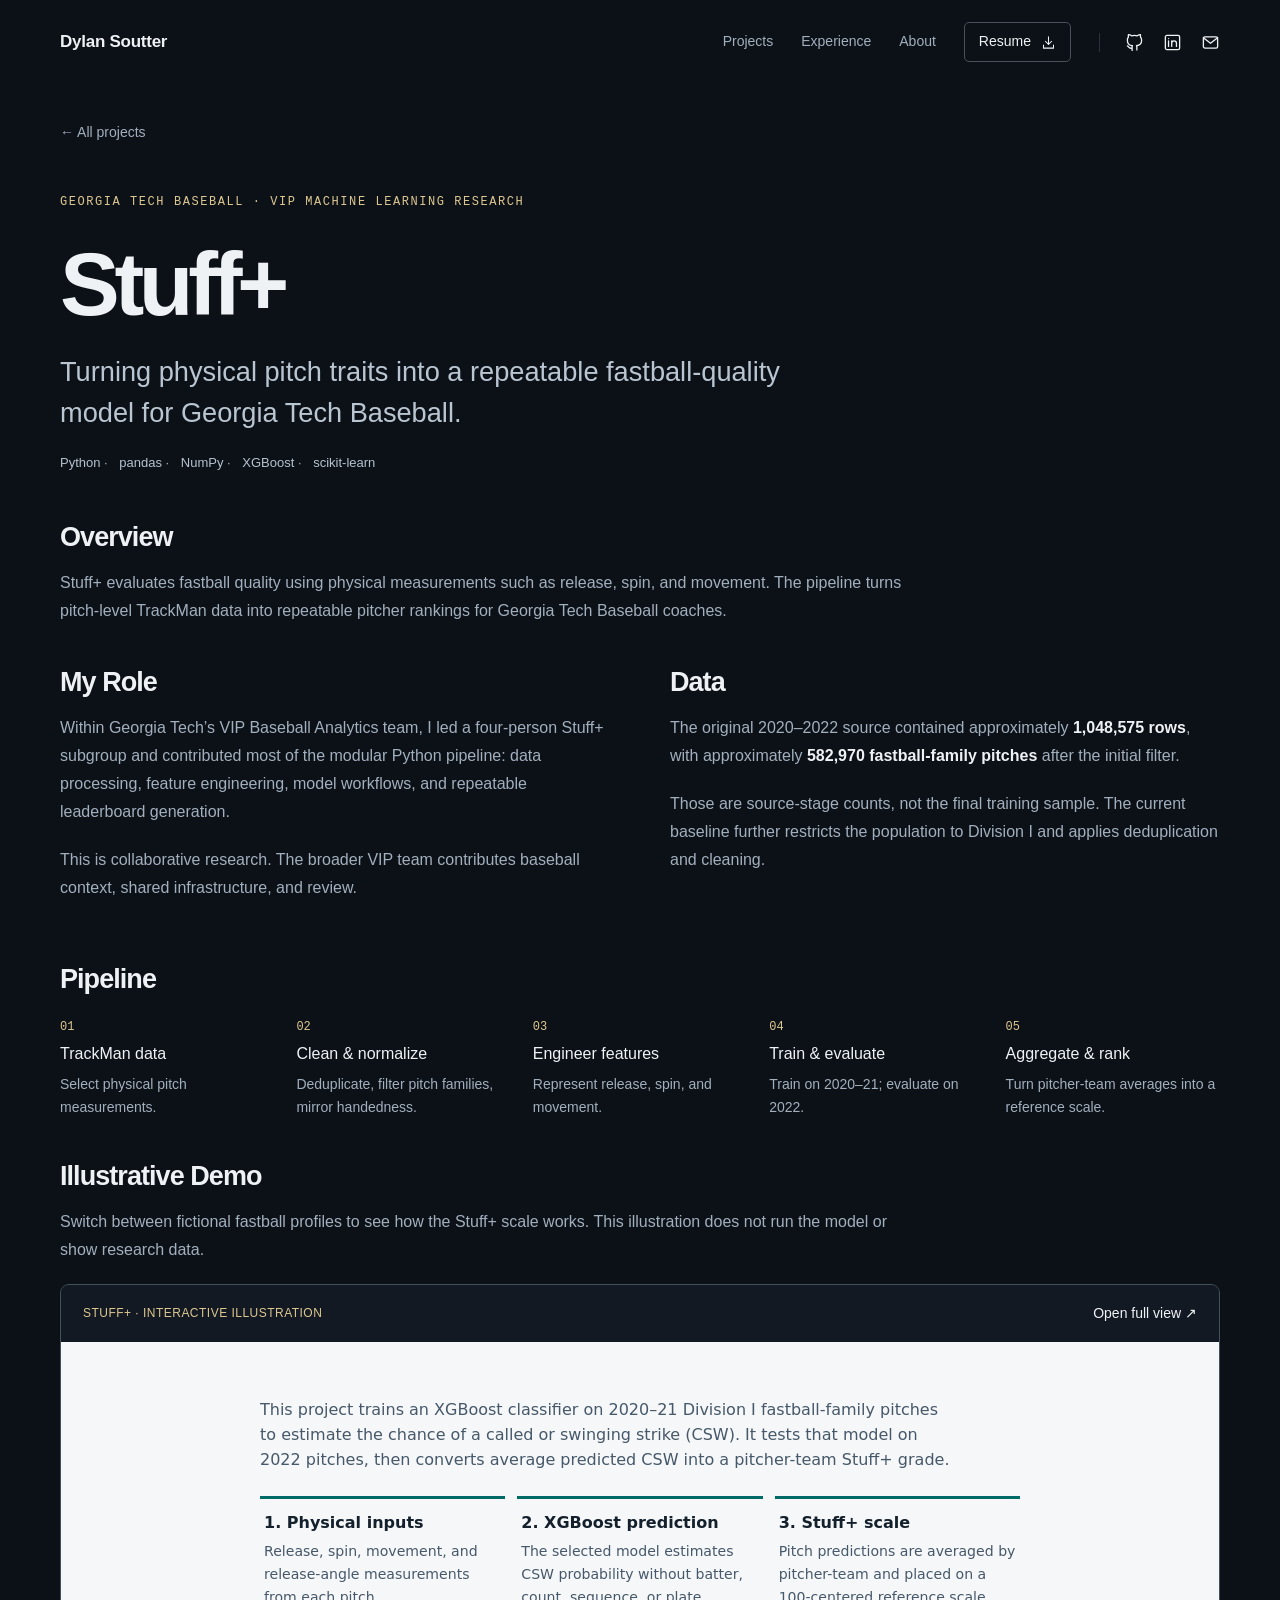
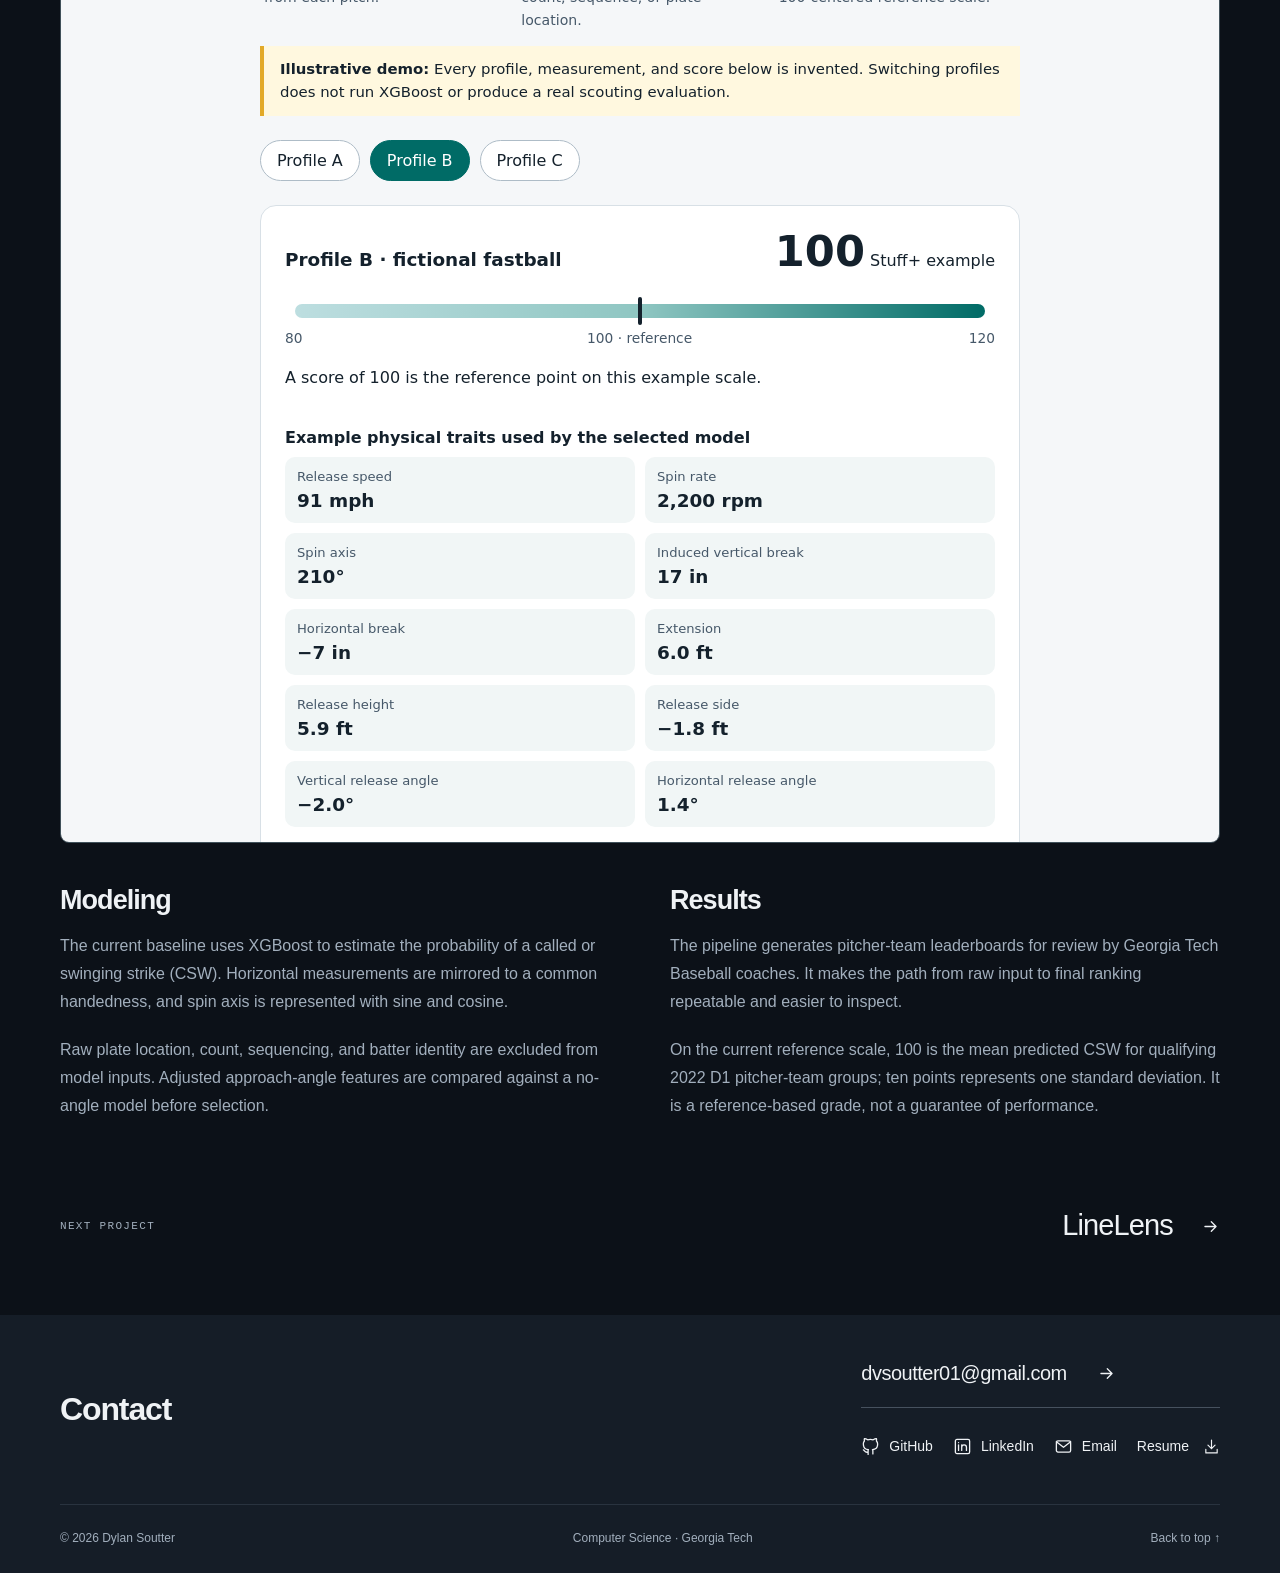
==== projects/stuff-plus/index.html @ 39079589 "Add Stuff+ project page" ====
<!doctype html><html lang="en"><head><meta charset="utf-8"><meta name="viewport" content="width=device-width,initial-scale=1"><meta name="theme-color" content="#0c1118"><title>Stuff+ | Dylan Soutter</title><meta name="description" content="Turning physical pitch traits into a repeatable fastball-quality model for Georgia Tech Baseball."><meta property="og:title" content="Stuff+ | Dylan Soutter"><meta property="og:description" content="Turning physical pitch traits into a repeatable fastball-quality model for Georgia Tech Baseball."><meta property="og:type" content="website"><link rel="stylesheet" href="/assets/styles.css"><script src="/assets/site.js" defer></script></head><body id="top"><a class="skip-link" href="#main">Skip to content</a><header class="site-header"><div class="nav-wrap"><a class="wordmark" href="/" aria-label="Dylan Soutter home"><span>Dylan Soutter</span></a><nav aria-label="Main navigation"><a href="/#projects">Projects</a><a href="/#experience">Experience</a><a href="/#about">About</a><a class="nav-resume" href="/resume/Dylan_Soutter_Resume.pdf" target="_blank" rel="noopener">Resume <svg viewBox="0 0 24 24" fill="none" stroke="currentColor" stroke-width="1.65" stroke-linecap="round" stroke-linejoin="round" aria-hidden="true"><path d="M12 3v12m-5-5 5 5 5-5M4 16v5h16v-5"/></svg></a><span class="nav-social"><a class="social-link" href="https://github.com/dylansoutter" aria-label="GitHub" target="_blank" rel="noopener noreferrer" ><svg viewBox="0 0 24 24" fill="none" stroke="currentColor" stroke-width="1.65" stroke-linecap="round" stroke-linejoin="round" aria-hidden="true"><path d="M9 19c-4.3 1.3-4.3-2.2-6-2.6m12 5v-3.3c0-1 .1-1.4-.5-2 3.2-.4 6.5-1.6 6.5-7A5.5 5.5 0 0 0 19.5 5c.2-1 .2-2.2-.1-3 0 0-1.2-.4-4 1.5a14 14 0 0 0-7 0C5.6 1.6 4.4 2 4.4 2c-.3.8-.3 2-.1 3A5.5 5.5 0 0 0 3 9.1c0 5.4 3.2 6.6 6.4 7-.5.5-.5 1.2-.4 2V22"/></svg></a><a class="social-link" href="https://www.linkedin.com/in/dylan-soutter-454376381/" aria-label="LinkedIn" target="_blank" rel="noopener noreferrer" ><svg viewBox="0 0 24 24" fill="none" stroke="currentColor" stroke-width="1.65" stroke-linecap="round" stroke-linejoin="round" aria-hidden="true"><rect x="3" y="3" width="18" height="18" rx="2"/><path d="M7 10v7M7 7v.01M11 17v-7m0 3a3 3 0 0 1 6 0v4"/></svg></a><a class="social-link" href="mailto:dvsoutter01@gmail.com" aria-label="Email" ><svg viewBox="0 0 24 24" fill="none" stroke="currentColor" stroke-width="1.65" stroke-linecap="round" stroke-linejoin="round" aria-hidden="true"><rect x="3" y="5" width="18" height="14" rx="2"/><path d="m3 6 9 7 9-7"/></svg></a></span></nav><button class="menu-toggle" aria-label="Open navigation" aria-expanded="false" aria-controls="mobile-nav">Menu <span aria-hidden="true">☰</span></button></div><nav id="mobile-nav" class="mobile-nav" aria-label="Mobile navigation" hidden><a href="/#projects">Projects</a><a href="/#experience">Experience</a><a href="/#about">About</a><a class="nav-resume" href="/resume/Dylan_Soutter_Resume.pdf" target="_blank" rel="noopener">Resume <svg viewBox="0 0 24 24" fill="none" stroke="currentColor" stroke-width="1.65" stroke-linecap="round" stroke-linejoin="round" aria-hidden="true"><path d="M12 3v12m-5-5 5 5 5-5M4 16v5h16v-5"/></svg></a><div class="socials"><a class="social-link" href="https://github.com/dylansoutter" aria-label="GitHub" target="_blank" rel="noopener noreferrer" ><svg viewBox="0 0 24 24" fill="none" stroke="currentColor" stroke-width="1.65" stroke-linecap="round" stroke-linejoin="round" aria-hidden="true"><path d="M9 19c-4.3 1.3-4.3-2.2-6-2.6m12 5v-3.3c0-1 .1-1.4-.5-2 3.2-.4 6.5-1.6 6.5-7A5.5 5.5 0 0 0 19.5 5c.2-1 .2-2.2-.1-3 0 0-1.2-.4-4 1.5a14 14 0 0 0-7 0C5.6 1.6 4.4 2 4.4 2c-.3.8-.3 2-.1 3A5.5 5.5 0 0 0 3 9.1c0 5.4 3.2 6.6 6.4 7-.5.5-.5 1.2-.4 2V22"/></svg><span>GitHub</span></a><a class="social-link" href="https://www.linkedin.com/in/dylan-soutter-454376381/" aria-label="LinkedIn" target="_blank" rel="noopener noreferrer" ><svg viewBox="0 0 24 24" fill="none" stroke="currentColor" stroke-width="1.65" stroke-linecap="round" stroke-linejoin="round" aria-hidden="true"><rect x="3" y="3" width="18" height="18" rx="2"/><path d="M7 10v7M7 7v.01M11 17v-7m0 3a3 3 0 0 1 6 0v4"/></svg><span>LinkedIn</span></a><a class="social-link" href="mailto:dvsoutter01@gmail.com" aria-label="Email" ><svg viewBox="0 0 24 24" fill="none" stroke="currentColor" stroke-width="1.65" stroke-linecap="round" stroke-linejoin="round" aria-hidden="true"><rect x="3" y="5" width="18" height="14" rx="2"/><path d="m3 6 9 7 9-7"/></svg><span>Email</span></a></div></nav></header><main id="main"><div class="container"><a class="back-link" href="/#projects">← All projects</a><section class="case-hero"><p class="eyebrow">GEORGIA TECH BASEBALL · VIP MACHINE LEARNING RESEARCH</p><h1>Stuff+</h1><p class="case-intro">Turning physical pitch traits into a repeatable fastball-quality model for Georgia Tech Baseball.</p><ul class="tags" aria-label="Technologies"><li>Python</li><li>pandas</li><li>NumPy</li><li>XGBoost</li><li>scikit-learn</li></ul></section><section class="case-section"><h2>Overview</h2><p>Stuff+ evaluates fastball quality using physical measurements such as release, spin, and movement. The pipeline turns pitch-level TrackMan data into repeatable pitcher rankings for Georgia Tech Baseball coaches.</p></section><div class="case-columns"><section class="case-section"><h2>My Role</h2><p>Within Georgia Tech’s VIP Baseball Analytics team, I led a four-person Stuff+ subgroup and contributed most of the modular Python pipeline: data processing, feature engineering, model workflows, and repeatable leaderboard generation.</p><p>This is collaborative research. The broader VIP team contributes baseball context, shared infrastructure, and review.</p></section><section class="case-section"><h2>Data</h2><p>The original 2020–2022 source contained approximately <strong>1,048,575 rows</strong>, with approximately <strong>582,970 fastball-family pitches</strong> after the initial filter.</p><p>Those are source-stage counts, not the final training sample. The current baseline further restricts the population to Division I and applies deduplication and cleaning.</p></section></div><section class="case-section" id="approach"><h2>Pipeline</h2><ol class="pipeline"><li><span>01</span><strong>TrackMan data</strong><p>Select physical pitch measurements.</p></li><li><span>02</span><strong>Clean & normalize</strong><p>Deduplicate, filter pitch families, mirror handedness.</p></li><li><span>03</span><strong>Engineer features</strong><p>Represent release, spin, and movement.</p></li><li><span>04</span><strong>Train & evaluate</strong><p>Train on 2020–21; evaluate on 2022.</p></li><li><span>05</span><strong>Aggregate & rank</strong><p>Turn pitcher-team averages into a reference scale.</p></li></ol></section><section class="case-section"><h2>Illustrative Demo</h2><p>Switch between fictional fastball profiles to see how the Stuff+ scale works. This illustration does not run the model or show research data.</p><div class="demo-shell"><div class="demo-toolbar"><span>STUFF+ · INTERACTIVE ILLUSTRATION</span><a href="/demos/stuff-plus.html" target="_blank" rel="noopener">Open full view ↗</a></div><iframe class="interactive-demo" src="/demos/stuff-plus.html" title="Interactive Stuff+ illustration with three fictional pitch profiles" sandbox="allow-scripts" loading="lazy"></iframe></div></section><div class="case-columns"><section class="case-section"><h2>Modeling</h2><p>The current baseline uses XGBoost to estimate the probability of a called or swinging strike (CSW). Horizontal measurements are mirrored to a common handedness, and spin axis is represented with sine and cosine.</p><p>Raw plate location, count, sequencing, and batter identity are excluded from model inputs. Adjusted approach-angle features are compared against a no-angle model before selection.</p></section><section class="case-section"><h2>Results</h2><p>The pipeline generates pitcher-team leaderboards for review by Georgia Tech Baseball coaches. It makes the path from raw input to final ranking repeatable and easier to inspect.</p><p>On the current reference scale, 100 is the mean predicted CSW for qualifying 2022 D1 pitcher-team groups; ten points represents one standard deviation. It is a reference-based grade, not a guarantee of performance.</p></section></div><div class="next-project"><span>NEXT PROJECT</span><a href="/projects/linelens/">LineLens <svg viewBox="0 0 24 24" fill="none" stroke="currentColor" stroke-width="1.65" stroke-linecap="round" stroke-linejoin="round" aria-hidden="true"><path d="M5 12h14M13 6l6 6-6 6"/></svg></a></div></div></main><footer><div class="container contact"><div><h2>Contact</h2></div><div class="contact-links"><a class="email-link" href="mailto:dvsoutter01@gmail.com">dvsoutter01@gmail.com <svg viewBox="0 0 24 24" fill="none" stroke="currentColor" stroke-width="1.65" stroke-linecap="round" stroke-linejoin="round" aria-hidden="true"><path d="M5 12h14M13 6l6 6-6 6"/></svg></a><div class="socials"><a class="social-link" href="https://github.com/dylansoutter" aria-label="GitHub" target="_blank" rel="noopener noreferrer" ><svg viewBox="0 0 24 24" fill="none" stroke="currentColor" stroke-width="1.65" stroke-linecap="round" stroke-linejoin="round" aria-hidden="true"><path d="M9 19c-4.3 1.3-4.3-2.2-6-2.6m12 5v-3.3c0-1 .1-1.4-.5-2 3.2-.4 6.5-1.6 6.5-7A5.5 5.5 0 0 0 19.5 5c.2-1 .2-2.2-.1-3 0 0-1.2-.4-4 1.5a14 14 0 0 0-7 0C5.6 1.6 4.4 2 4.4 2c-.3.8-.3 2-.1 3A5.5 5.5 0 0 0 3 9.1c0 5.4 3.2 6.6 6.4 7-.5.5-.5 1.2-.4 2V22"/></svg><span>GitHub</span></a><a class="social-link" href="https://www.linkedin.com/in/dylan-soutter-454376381/" aria-label="LinkedIn" target="_blank" rel="noopener noreferrer" ><svg viewBox="0 0 24 24" fill="none" stroke="currentColor" stroke-width="1.65" stroke-linecap="round" stroke-linejoin="round" aria-hidden="true"><rect x="3" y="3" width="18" height="18" rx="2"/><path d="M7 10v7M7 7v.01M11 17v-7m0 3a3 3 0 0 1 6 0v4"/></svg><span>LinkedIn</span></a><a class="social-link" href="mailto:dvsoutter01@gmail.com" aria-label="Email" ><svg viewBox="0 0 24 24" fill="none" stroke="currentColor" stroke-width="1.65" stroke-linecap="round" stroke-linejoin="round" aria-hidden="true"><rect x="3" y="5" width="18" height="14" rx="2"/><path d="m3 6 9 7 9-7"/></svg><span>Email</span></a><a class="text-link" href="/resume/Dylan_Soutter_Resume.pdf" target="_blank" rel="noopener">Resume <svg viewBox="0 0 24 24" fill="none" stroke="currentColor" stroke-width="1.65" stroke-linecap="round" stroke-linejoin="round" aria-hidden="true"><path d="M12 3v12m-5-5 5 5 5-5M4 16v5h16v-5"/></svg></a></div></div></div><div class="container footer-bottom"><span>© 2026 Dylan Soutter</span><span>Computer Science · Georgia Tech</span><a href="#top">Back to top ↑</a></div></footer></body></html>
---- assets/styles.css ----
@font-face{font-family:PortfolioSans;src:local('Aptos'),local('Segoe UI');font-display:swap}
:root{color-scheme:dark;--bg:#0c1118;--surface:#121922;--surface2:#17212c;--text:#eff2f5;--muted:#a2afbd;--gold:#dec891;--border:#29333f;--max:1160px;font-family:PortfolioSans,Inter,Arial,sans-serif;font-synthesis:none}
*{box-sizing:border-box}html{scroll-behavior:smooth;scroll-padding-top:105px}body{margin:0;background:var(--bg);color:var(--text);font-size:16px;line-height:1.65;-webkit-font-smoothing:antialiased}a{color:inherit;text-decoration:none}button{font:inherit}a,button{-webkit-tap-highlight-color:transparent}a:focus-visible,button:focus-visible,iframe:focus-visible{outline:3px solid var(--gold);outline-offset:6px}svg{width:19px;height:19px;flex-shrink:0}img{display:block;max-width:100%;height:auto}h1,h2,h3,p{margin-top:0}h1,h2,h3{line-height:1.15;letter-spacing:-.035em}h2{font-size:clamp(2rem,3.7vw,2.85rem);font-weight:560;margin-bottom:22px}h3{font-weight:600}p{color:var(--muted);margin-bottom:20px}strong{color:var(--text)}.container{max-width:var(--max);width:calc(100% - 96px);margin-inline:auto}.gold{color:var(--gold)}.eyebrow{font-size:12px;font-family:Consolas,'Courier New',monospace;letter-spacing:.13em;font-weight:400;color:var(--gold);line-height:1.5;margin-bottom:22px}.section{padding-block:100px}.section-head{display:flex;justify-content:space-between;align-items:end;gap:30px;margin-bottom:38px}.section-head h2{margin-bottom:0}.section-head>p{font-size:15px;margin-bottom:4px;max-width:360px}.section-head .eyebrow{margin-bottom:16px}.skip-link{position:fixed;top:-100px;left:16px;background:var(--gold);color:var(--bg);padding:12px;z-index:100}.skip-link:focus{top:10px}
.site-header{position:sticky;top:0;z-index:20;background:rgba(12,17,24,.94);backdrop-filter:blur(16px);border-bottom:1px solid var(--border)}.nav-wrap{height:84px;max-width:var(--max);width:calc(100% - 96px);margin:auto;display:flex;align-items:center;justify-content:space-between;gap:24px}.wordmark{display:flex;align-items:center;gap:15px;font-size:16px;font-weight:600;white-space:nowrap}.monogram{font-size:30px;letter-spacing:-.09em;line-height:1}.monogram>span{color:var(--gold)}.nav-wrap nav{display:flex;align-items:center;gap:28px;font-size:14px}.nav-wrap nav>a:not(.nav-resume){color:var(--muted)}.nav-wrap nav>a:hover,.social-link:hover{color:var(--gold)}.nav-resume{display:inline-flex;align-items:center;gap:10px;border:1px solid #49505a;border-radius:5px;padding:7px 14px;font-size:14px}.nav-resume svg{width:15px}.nav-social{display:flex;gap:19px;border-left:1px solid var(--border);padding-left:25px}.social-link{display:inline-flex;align-items:center;gap:9px;font-size:14px;transition:color .18s}.socials{display:flex;flex-wrap:wrap;gap:25px;align-items:center}.menu-toggle{display:none}.mobile-nav[hidden]{display:none}
.hero{position:relative;padding-top:88px;display:grid;grid-template-columns:1.6fr 1fr;column-gap:90px;align-items:center}.hero .eyebrow{display:flex;align-items:center;gap:12px}.gold-line{width:27px;height:1px;background:var(--gold)}.hero h1{font-size:clamp(3.2rem,5.7vw,5rem);letter-spacing:-.055em;font-weight:600;line-height:1.05;margin-bottom:22px}.hero-disciplines{font-size:15px;letter-spacing:.015em;color:#c9d0d8;margin-bottom:34px}.hero-disciplines span{color:#64707b;margin-inline:7px}.hero-intro{font-size:clamp(1.5rem,2.8vw,2rem);line-height:1.32;letter-spacing:-.025em;color:var(--text);margin-bottom:18px}.hero-description{max-width:520px;font-size:16px;line-height:1.8;margin-bottom:28px}.hero-actions{display:flex;gap:12px;flex-wrap:wrap}.button{display:inline-flex;align-items:center;justify-content:center;gap:22px;border-radius:5px;font-size:14px;font-weight:600;padding:13px 21px;border:1px solid transparent;min-height:48px;cursor:pointer;transition:background .2s,transform .2s,border-color .2s}.button:hover{transform:translateY(-2px)}.primary{color:#10151c;background:var(--gold)}.primary:hover{background:#f0deb0}.secondary{color:var(--text);border-color:#49515c;background:transparent}.secondary:hover{background:var(--surface2);border-color:var(--muted)}.hero-social{margin-top:27px}.hero-foot{grid-column:1/-1;display:flex;justify-content:space-between;border-bottom:1px solid var(--border);padding:56px 0 24px;margin-top:15px;font-family:Consolas,monospace;font-size:11px;letter-spacing:.12em;color:#9ba6b4}.portrait-panel{display:flex;align-items:center;flex-direction:column;justify-content:center;padding-top:5px}.portrait-ring{width:min(100%,330px);aspect-ratio:1;border:1px solid #5f594b;border-radius:50%;padding:10px;position:relative}.portrait-ring img{width:100%;height:100%;border-radius:50%;object-fit:cover;object-position:center}.portrait-caption{text-align:center;margin-top:25px;font-size:14px;color:var(--muted)}.portrait-caption strong{display:block;color:var(--gold);font-weight:500;font-size:15px;margin-bottom:3px}.portrait-meta{display:flex;gap:18px;font-family:Consolas,monospace;font-size:11px;letter-spacing:.08em;color:#9aa6b5;margin-top:4px}
.projects{padding-top:82px}.project{background:var(--surface);border:1px solid var(--border);border-radius:10px;overflow:hidden;transition:border-color .2s,transform .2s;min-width:0}.project:hover{border-color:#4c5357}.featured{display:grid;grid-template-columns:.93fr 1.07fr;min-height:470px;margin-bottom:26px}.project-copy{padding:32px}.featured .project-copy{padding:42px}.project-category{font-family:Consolas,monospace;font-size:11px;letter-spacing:.09em;color:var(--gold);margin-bottom:20px}.project h3{font-size:32px;margin-bottom:17px}.featured h3{font-size:46px;margin-bottom:15px}.project h3 a:hover{color:var(--gold)}.project p:not(.project-category){font-size:15px}.project p.project-subtitle{font-size:20px;line-height:1.4;color:var(--text);letter-spacing:-.02em;margin-bottom:14px}.tags{list-style:none;padding:0;margin:24px 0 28px;display:flex;flex-wrap:wrap;gap:8px}.tags li{font-size:12px;line-height:1.4;padding:6px 10px;border:1px solid #34404c;border-radius:4px;color:#b7c2ce;background:#151e28}.project-facts{display:flex;gap:34px;border-top:1px solid var(--border);padding-top:21px;margin:0 0 25px}.project-facts strong{display:block;font-size:26px;line-height:1.25;font-weight:500}.project-facts span{font-size:12px;color:var(--muted)}.text-link{display:inline-flex;align-items:center;gap:14px;font-size:14px;line-height:1.5;font-weight:500;min-height:30px}.text-link:hover{color:var(--gold)}.text-link svg{width:17px}.project-grid{display:grid;grid-template-columns:1fr 1fr;gap:26px}.project-grid .project{display:flex;flex-direction:column}.project-grid .project-copy{display:flex;flex:1;flex-direction:column;align-items:flex-start}.project-grid .project-actions{margin-top:auto}.project-actions{display:flex;gap:28px;flex-wrap:wrap}.project-visual{display:block;position:relative;overflow:hidden;padding:24px 27px 16px}.project-visual img{aspect-ratio:16/9;width:100%;object-fit:cover;object-position:top;border:1px solid #566273;border-radius:5px;box-shadow:0 16px 35px #0004;transition:transform .3s}.project-visual:hover img{transform:translateY(-3px)}.visual-label,.visual-caption{display:flex;justify-content:space-between;gap:15px;position:relative;font-size:10px;letter-spacing:.09em;font-family:Consolas,monospace;color:#c4cfd5}.visual-label{margin-bottom:22px}.visual-caption{margin-top:16px;letter-spacing:0;font-family:inherit;font-size:12px}.stuff-visual{background:#203237;display:flex;flex-direction:column;justify-content:center;padding:30px}.lens-visual{background:#20303e}.git-visual{background:#272638}.stuff-frame{height:335px;overflow:hidden;border-radius:7px;border:1px solid #637575;background:#101a21;pointer-events:none;box-shadow:0 16px 35px #0003}.stuff-frame iframe{--preview-scale:.58;width:calc(100% / var(--preview-scale));height:1000px;transform:scale(var(--preview-scale));transform-origin:top left;border:0;pointer-events:none}.project-visual:focus-visible{outline-offset:-4px}
.experience-band{border-block:1px solid var(--border);background:#10161f}.experience-row{display:grid;grid-template-columns:210px 1fr 120px;gap:32px;border-top:1px solid var(--border);padding:30px 0}.experience-row:last-child{padding-bottom:0}.experience-date{font-family:Consolas,monospace;font-size:12px;letter-spacing:.04em;color:var(--muted);padding-top:6px}.experience-row h3{font-size:23px;margin-bottom:10px}.experience-row p{max-width:650px;font-size:15px;margin-bottom:0}.experience-row p.role{color:#c7d0db;font-size:14px;margin-bottom:13px}.experience-row>a{justify-self:end;padding:8px;color:var(--gold)}.experience-number{font-size:27px;color:var(--gold);text-align:right}.experience-number small{display:block;font-size:11px;color:var(--muted)}.about{display:grid;grid-template-columns:1fr 1fr;gap:40px 75px}.about h2{font-size:clamp(2rem,3.2vw,2.6rem)}.about-copy{padding-top:3px}.about-copy p{font-size:16px}.about-note{border-left:2px solid var(--gold);padding-left:20px;margin-top:30px}.about-note span{font-size:10px;letter-spacing:.08em;font-family:Consolas,monospace;display:block;color:var(--muted);margin-bottom:8px}.about-note strong{font-size:14px;font-weight:500}.skills{grid-column:1/-1;display:grid;grid-template-columns:repeat(4,1fr);gap:28px;border-top:1px solid var(--border);padding-top:32px;margin-top:18px}.skills h3{font-size:14px;letter-spacing:0;color:var(--gold);margin-bottom:14px}.skills p{font-size:14px;line-height:1.9;margin-bottom:0}footer{background:#151d27;border-top:1px solid var(--border)}.contact{display:flex;justify-content:space-between;align-items:center;gap:50px;padding-block:65px}.contact h2{font-size:32px;margin-bottom:18px}.contact p{font-size:14px;margin-bottom:0}.contact .eyebrow{font-size:11px;margin-bottom:19px}.contact-links{min-width:350px}.email-link{display:flex;align-items:center;gap:30px;border-bottom:1px solid #46515e;padding-bottom:17px;margin-bottom:24px;font-size:20px;letter-spacing:-.025em}.email-link:hover{color:var(--gold)}.contact-links .socials{gap:20px}.contact-links .socials .text-link{font-size:14px}.footer-bottom{border-top:1px solid var(--border);display:flex;justify-content:space-between;flex-wrap:wrap;gap:15px;padding-block:24px;font-size:12px;color:var(--muted)}
.back-link{display:inline-block;color:var(--muted);font-size:14px;padding-top:37px}.back-link:hover{color:var(--gold)}.case-hero{padding:62px 0 48px}.case-hero h1{font-size:clamp(3.2rem,7vw,5.8rem);margin-bottom:25px;font-weight:550;letter-spacing:-.06em}.case-intro{font-size:clamp(1.25rem,2.6vw,1.7rem);max-width:800px;line-height:1.5;color:#b9c5d1}.case-hero .tags{margin-block:25px}.case-actions{display:flex;gap:15px}.case-meta{display:grid;grid-template-columns:repeat(3,1fr);border-block:1px solid var(--border);padding:22px 0;margin:42px 0 0;gap:24px}.case-meta dt{font-size:12px;color:var(--muted);margin-bottom:5px}.case-meta dd{font-size:14px;margin:0}.case-section{margin-bottom:54px;min-width:0}.case-section h2{font-size:29px;margin-bottom:22px}.case-section>p{max-width:850px;line-height:1.85}.case-columns{display:grid;grid-template-columns:1fr 1fr;gap:60px}.case-image{margin:0 0 60px;background:var(--surface);border:1px solid var(--border);border-radius:9px;overflow:hidden}.case-image img{width:100%;height:auto}.case-image figcaption{padding:16px 22px;font-size:13px;color:var(--muted)}.pipeline{list-style:none;padding:0;margin:25px 0 0;display:grid;grid-template-columns:repeat(auto-fit,minmax(150px,1fr));border:1px solid var(--border);border-radius:8px;overflow:hidden;background:var(--surface)}.pipeline li{padding:25px 20px;border-right:1px solid var(--border);min-width:0}.pipeline li:last-child{border-right:0}.pipeline span{display:block;font:12px Consolas,monospace;color:var(--gold);margin-bottom:20px}.pipeline strong{display:block;font-size:16px;font-weight:500;line-height:1.4;margin-bottom:10px}.pipeline p{font-size:14px;margin:0;line-height:1.7}.demo-shell{border:1px solid #40515a;border-radius:9px;overflow:hidden;background:#18262f}.demo-toolbar{padding:17px 22px;display:flex;justify-content:space-between;gap:15px;align-items:center;background:var(--surface);font-size:12px;color:var(--gold);letter-spacing:.04em}.demo-toolbar a{font-size:14px;color:var(--text);letter-spacing:0}.interactive-demo{display:block;width:100%;height:1100px;border:0}.takeaways{display:grid;grid-template-columns:repeat(3,1fr);gap:30px}.takeaways>div{border-top:2px solid #806f46;padding-top:22px}.takeaways h3{font-size:19px;letter-spacing:-.02em;margin-bottom:15px}.takeaways p{font-size:15px;line-height:1.8;margin:0}.next-project{border-top:1px solid var(--border);padding:40px 0 65px;display:flex;align-items:center;justify-content:space-between;gap:20px}.next-project>span{font-size:11px;letter-spacing:.12em;color:var(--muted);font-family:Consolas,monospace}.next-project>a{display:flex;align-items:center;gap:28px;font-size:29px;letter-spacing:-.03em}.next-project>a:hover{color:var(--gold)}.formula{border-left:3px solid var(--gold);padding:25px 30px;background:var(--surface);margin-bottom:24px}.formula>span{font:12px Consolas,monospace;color:var(--gold);letter-spacing:.1em}.formula p{color:var(--text);font-size:23px;margin:14px 0 0}.formula b{color:var(--gold);margin-inline:12px}.callout{background:var(--surface);border:1px solid var(--border);border-radius:8px;padding:32px;display:flex;align-items:center;gap:45px}.callout>div{flex:1}.callout h3{font-size:23px}.callout .button{flex-shrink:0}.small{font-size:13px!important}.source-note{font-size:14px;margin-top:25px;color:var(--muted);border-top:1px solid var(--border);padding-top:20px}.backend-grid{display:grid;grid-template-columns:1fr 1fr;border:1px solid var(--border);border-radius:8px;background:var(--surface)}.backend-grid>div{padding:30px}.backend-grid>div+div{border-left:1px solid var(--border)}.backend-grid h3{font-size:22px;line-height:1.4;max-width:360px}.flow-list,.feature-list{padding-left:24px;color:var(--muted);font-size:15px}.flow-list li,.feature-list li{padding:9px 0 9px 4px}.flow-list li::marker{color:var(--gold)}.screenshot-grid{display:grid;grid-template-columns:1fr 1fr;gap:24px}.screenshot-grid figure{margin:0}.screenshot-grid img{border-radius:6px;border:1px solid var(--border);width:100%;height:auto}.screenshot-grid figcaption{padding-block:12px;color:var(--muted);font-size:13px}.walkthrough{margin-top:35px;border:1px solid var(--border);border-radius:8px;overflow:hidden;background:var(--surface);text-align:center}.walkthrough img{width:100%;height:auto}.walkthrough button{margin:22px auto 10px}.walkthrough p{margin:0 20px 22px}.not-found{min-height:55vh}
@media(min-width:1450px){.stuff-frame iframe{--preview-scale:.6}}
@media(max-width:1100px){.nav-wrap nav{gap:17px}.nav-social{gap:13px;padding-left:18px}.hero{column-gap:38px}.portrait-ring{width:285px}.featured .project-copy{padding:30px}.stuff-visual{padding:22px}.stuff-frame iframe{--preview-scale:.48}.stuff-frame{height:310px}.experience-row{grid-template-columns:175px 1fr 100px;gap:23px}.contact-links{min-width:330px}.skills{grid-template-columns:1fr 1fr}}
@media(max-width:820px){.container,.nav-wrap{width:calc(100% - 48px)}.nav-wrap>nav{display:none}.nav-wrap{height:72px}.menu-toggle{display:inline-flex;align-items:center;gap:13px;color:var(--text);border:1px solid var(--border);background:transparent;padding:7px 12px;border-radius:5px;font-size:14px}.mobile-nav{padding:15px 24px 24px;border-top:1px solid var(--border);display:flex;flex-direction:column;gap:18px;background:var(--bg)}.mobile-nav>a{align-self:flex-start}.mobile-nav .socials{padding-top:10px}.hero{padding-top:58px;grid-template-columns:1.6fr 1fr;gap:25px}.hero h1{font-size:3.5rem}.hero .eyebrow{font-size:10px}.hero-disciplines{font-size:13px}.hero-disciplines span{margin-inline:2px}.portrait-ring{width:220px}.hero-description{font-size:15px}.portrait-meta{flex-direction:column;gap:2px;align-items:center}.hero-foot{padding-top:30px}.featured{grid-template-columns:1fr}.stuff-visual{min-height:380px}.stuff-frame{height:340px;max-width:580px;width:100%;margin:auto}.stuff-frame iframe{--preview-scale:.7}.project-visual{padding:22px}.project-grid{gap:20px}.project-copy{padding:25px}.project-actions{gap:16px}.section{padding-block:65px}.section-head{align-items:start}.section-head>p{max-width:240px}.experience-row{grid-template-columns:1fr 90px;gap:12px}.experience-date{grid-column:1/-1}.experience-row h3{font-size:22px}.about{gap:30px}.about h2{font-size:29px}.contact{flex-direction:column;align-items:stretch;gap:30px;padding-block:48px}.contact h2 br{display:none}.contact-links{min-width:0;max-width:460px}.case-columns{gap:30px}.case-meta{grid-template-columns:1fr;gap:15px}.case-meta>div{display:grid;grid-template-columns:100px 1fr;gap:10px}.case-meta dt{margin:0}.case-section h2{font-size:25px}.pipeline{grid-template-columns:1fr 1fr}.pipeline li{border-bottom:1px solid var(--border)}.takeaways{gap:20px}.callout{flex-direction:column;align-items:start;gap:10px}.interactive-demo{height:1120px}.backend-grid h3{font-size:20px}.backend-grid>div{padding:24px}}
@media(max-width:580px){.container,.nav-wrap{width:calc(100% - 40px)}html{scroll-padding-top:90px}.wordmark{font-size:15px;gap:10px}.hero{grid-template-columns:1fr;padding-top:35px;gap:0}.hero-copy{display:contents}.hero .eyebrow{grid-row:1;font-size:10px;margin-bottom:23px}.hero h1{grid-row:2;font-size:3.25rem;margin-bottom:14px}.hero-disciplines{grid-row:3;font-size:12px;margin-bottom:24px;white-space:normal}.portrait-panel{grid-row:4;align-items:flex-start;flex-direction:row;gap:19px;margin:0 0 28px;padding:0}.portrait-ring{width:94px;flex-shrink:0;padding:4px}.portrait-caption{text-align:left;margin-top:19px;font-size:13px}.portrait-caption strong{font-size:14px;margin-bottom:1px}.portrait-meta{display:none}.hero-intro{font-size:1.65rem}.hero-description{font-size:15px;margin-bottom:24px}.hero-actions{gap:10px}.button{font-size:14px;gap:16px;padding-inline:19px}.hero-social{gap:24px;margin-top:25px}.hero-foot{margin-top:9px;font-size:9px;gap:15px;padding-top:35px;padding-bottom:20px}.section-head{display:block;margin-bottom:29px}.section-head>p{margin-top:18px;font-size:14px;max-width:100%}.section-head>p br{display:none}.section-head h2{font-size:32px}.section{padding-block:55px}.project-grid{grid-template-columns:1fr;gap:22px}.featured{margin-bottom:22px}.featured .project-copy{padding:27px}.featured h3{font-size:39px}.project-copy{padding:27px}.project-facts{gap:27px}.project-facts strong{font-size:25px}.stuff-visual{min-height:310px;padding:22px}.stuff-frame{height:260px}.stuff-frame iframe{--preview-scale:.37}.visual-label{font-size:9px;margin-bottom:17px}.visual-caption{font-size:11px}.project-category{font-size:10px}.project-visual img{aspect-ratio:16/10}.project h3{font-size:31px}.project-actions{gap:25px}.experience-row{grid-template-columns:1fr 65px;gap:13px;padding-block:25px}.experience-date{font-size:11px}.experience-row h3{font-size:21px}.experience-row p{font-size:14px}.experience-row p.role{font-size:13px}.experience-number{font-size:22px}.experience-number small{font-size:10px;line-height:1.4}.about{grid-template-columns:1fr;gap:18px}.about h2{font-size:30px}.skills{grid-template-columns:1fr 1fr;gap:25px 20px;margin-top:10px}.skills h3{font-size:13px;line-height:1.5}.skills p{font-size:13px}.contact h2{font-size:29px}.email-link{font-size:18px;gap:15px}.contact-links .socials{gap:17px}.contact-links .social-link,.contact-links .text-link{font-size:13px}.footer-bottom{font-size:11px;gap:12px}.footer-bottom>span:nth-child(2){display:none}.case-hero{padding-top:40px;padding-bottom:33px}.case-hero .eyebrow{font-size:10px}.case-hero h1{font-size:3.3rem}.case-intro{font-size:20px}.case-columns{grid-template-columns:1fr;gap:0}.case-section{margin-bottom:39px}.case-section>p{font-size:15px}.case-meta>div{grid-template-columns:75px 1fr;gap:10px}.case-meta dd{font-size:13px}.case-image{margin-bottom:38px}.case-image figcaption{font-size:12px;padding:13px 16px}.pipeline{grid-template-columns:1fr}.pipeline li{border-right:0;padding:19px 22px}.pipeline span{float:left;margin:4px 20px 0 0}.pipeline p{padding-left:36px}.pipeline strong{margin-bottom:6px}.demo-toolbar{padding:14px 16px;font-size:10px;flex-wrap:wrap}.interactive-demo{height:1480px}.takeaways{grid-template-columns:1fr;gap:25px}.takeaways>div{padding-top:17px}.formula{padding:20px}.formula p{font-size:20px;line-height:1.6}.formula b{margin-inline:5px}.callout{padding:24px}.callout h3{font-size:22px}.callout p{font-size:15px}.backend-grid{grid-template-columns:1fr}.backend-grid>div+div{border-left:0;border-top:1px solid var(--border)}.screenshot-grid{grid-template-columns:1fr;gap:18px}.next-project{padding-bottom:45px}.next-project>a{font-size:25px}.next-project>span{font-size:10px}.walkthrough p{font-size:12px!important}}
@media(prefers-reduced-motion:reduce){html{scroll-behavior:auto}*,*::before,*::after{transition:none!important;animation:none!important}.button:hover{transform:none}.project-visual:hover img{transform:none}}

/* Recruiter-focused copy and compact section rhythm. */
.hero{padding-top:56px;padding-bottom:56px;border-bottom:1px solid var(--border)}
.hero-threads{font-size:19px;line-height:1.5;color:var(--text);max-width:540px;margin-bottom:18px}
.hero-description{margin-bottom:25px;max-width:470px}
.portrait-ring{width:min(100%,270px)}
.section{padding-block:64px}.projects{padding-top:55px}
.section-head{margin-bottom:28px}.section-head>h2{margin:0}
.featured{min-height:430px}.featured .project-copy{padding:34px}
.project-category{line-height:1.7;letter-spacing:.055em}
.about{gap:25px 65px}.about-copy p{margin-bottom:0}.skills{margin-top:0}
.contact{padding-block:42px}.contact h2{margin:0}
@media(max-width:820px){.hero{padding-block:42px}.hero-threads{font-size:17px}.portrait-ring{width:210px}.section{padding-block:48px}}
@media(max-width:580px){.hero{grid-template-columns:1fr 76px;gap:0 12px;padding-block:28px}.hero .eyebrow{grid-row:1;grid-column:1;line-height:1.7;align-self:center;margin:0;max-width:190px}.hero .gold-line{display:none}.hero h1{grid-row:2;grid-column:1/-1;margin-top:22px}.hero-threads{grid-row:3;grid-column:1/-1;font-size:17px;margin-bottom:18px}.hero-description,.hero-actions,.hero-social{grid-column:1/-1}.portrait-panel{grid-row:1;grid-column:2;margin:0;justify-self:end}.portrait-ring{width:76px;padding:3px}.hero h1{font-size:2.9rem}.section{padding-block:40px}.featured .project-copy{padding:26px}.about{gap:12px}.skills{margin-top:14px}.contact{padding-block:32px;gap:22px}}

/* Simple, uniform project list and open section layout. */
.site-header{border-bottom:0}
.hero{border-bottom:0;padding-bottom:30px}
.projects{padding-top:30px}
.project-list{display:grid;grid-template-columns:1fr;gap:28px}
.project-list .project{display:block;min-height:0;background:none;border:0;border-radius:0;overflow:visible;transform:none;transition:none}
.project-list .project:hover{border:0;transform:none}
.project-list .project-copy,.project-list .featured .project-copy{display:block;padding:0;max-width:760px}
.project-list .project-category{margin:0 0 8px}
.project-list .project h3{font-size:28px;margin:0 0 9px}
.project-list .project p:not(.project-category){font-size:16px;margin:0 0 10px;line-height:1.65}
.project-list .tags{display:flex;gap:0;margin:0 0 6px}
.project-list .tags li{background:none;border:0;border-radius:0;padding:0;color:var(--muted);font-size:13px}
.project-list .tags li:not(:last-child)::after{content:' · ';white-space:pre;color:var(--muted)}
.project-list .project-actions{display:flex;gap:25px;margin:0}
.project-list .text-link{font-size:14px}
.experience-band{border:0;background:transparent}
.experience-row{border:0;padding:19px 0;grid-template-columns:175px 1fr 100px}
.experience-row h3{font-size:21px;margin-bottom:5px}
.experience-row p.role{margin-bottom:6px}
.experience-row p{line-height:1.6}
.about{display:block}
.about-copy{max-width:none;padding:0}
.about-copy p{max-width:none;font-size:17px;line-height:1.8}
.skills{border:0;padding-top:30px;margin-top:0}
footer{border-top:0}
@media(max-width:820px){.experience-row{grid-template-columns:1fr 60px}.experience-date{grid-column:1/-1}.project-list{gap:27px}}
@media(max-width:580px){.hero{padding-bottom:12px}.projects{padding-top:24px}.project-list{gap:32px}.project-list .project h3{font-size:27px}.project-list .project p:not(.project-category){font-size:15px}.project-list .project-category{font-size:10px}.project-list .tags{flex-wrap:wrap}.experience-row{padding:15px 0}.about-copy p{font-size:16px}.skills{padding-top:25px}}

/* Compact case studies with the same visual rhythm as the homepage. */
.case-hero{padding:48px 0 30px}.case-hero h1{margin-bottom:16px}
.case-hero .tags{margin:20px 0}.case-hero .tags li{border:0;background:none;padding:0;font-size:13px}
.case-hero .tags li:not(:last-child)::after{content:' · ';white-space:pre;color:var(--muted)}
.case-section{margin-bottom:42px}.case-section h2{font-size:27px;margin-bottom:16px}
.case-section>p{line-height:1.75}
.pipeline{background:none;border:0;display:grid;gap:22px;overflow:visible}
.pipeline li{border:0;padding:0}.pipeline li:last-child{border:0}
.pipeline span{margin-bottom:9px}.pipeline strong{margin-bottom:7px}.pipeline p{line-height:1.65}
.backend-grid{border:0;background:none;gap:35px}.backend-grid>div{padding:0}.backend-grid>div+div{border:0}
.source-note{border:0;padding-top:0}
.next-project{border-top:0;padding-top:20px}
@media(max-width:820px){.pipeline{grid-template-columns:repeat(2,1fr)}.pipeline li{border:0}}
@media(max-width:580px){.case-hero{padding:32px 0 18px}.case-section{margin-bottom:35px}.case-section h2{font-size:24px}.pipeline{grid-template-columns:1fr;gap:20px}.pipeline p{padding-left:0}.pipeline span{float:none;margin:0 0 5px}.backend-grid{gap:28px}.next-project{padding-top:15px}}

@media(max-width:820px){.case-columns{grid-template-columns:1fr;gap:0}}
@media(max-width:680px){.pipeline{grid-template-columns:1fr}}


/* Personal copy and plain name in the navigation. */
.wordmark{gap:0;font-size:17px;font-weight:600;letter-spacing:-.015em}
.about-copy p{margin:0 0 17px;line-height:1.78}
.about-copy p:last-child{margin-bottom:0}
.backend-grid .eyebrow{margin-bottom:12px}
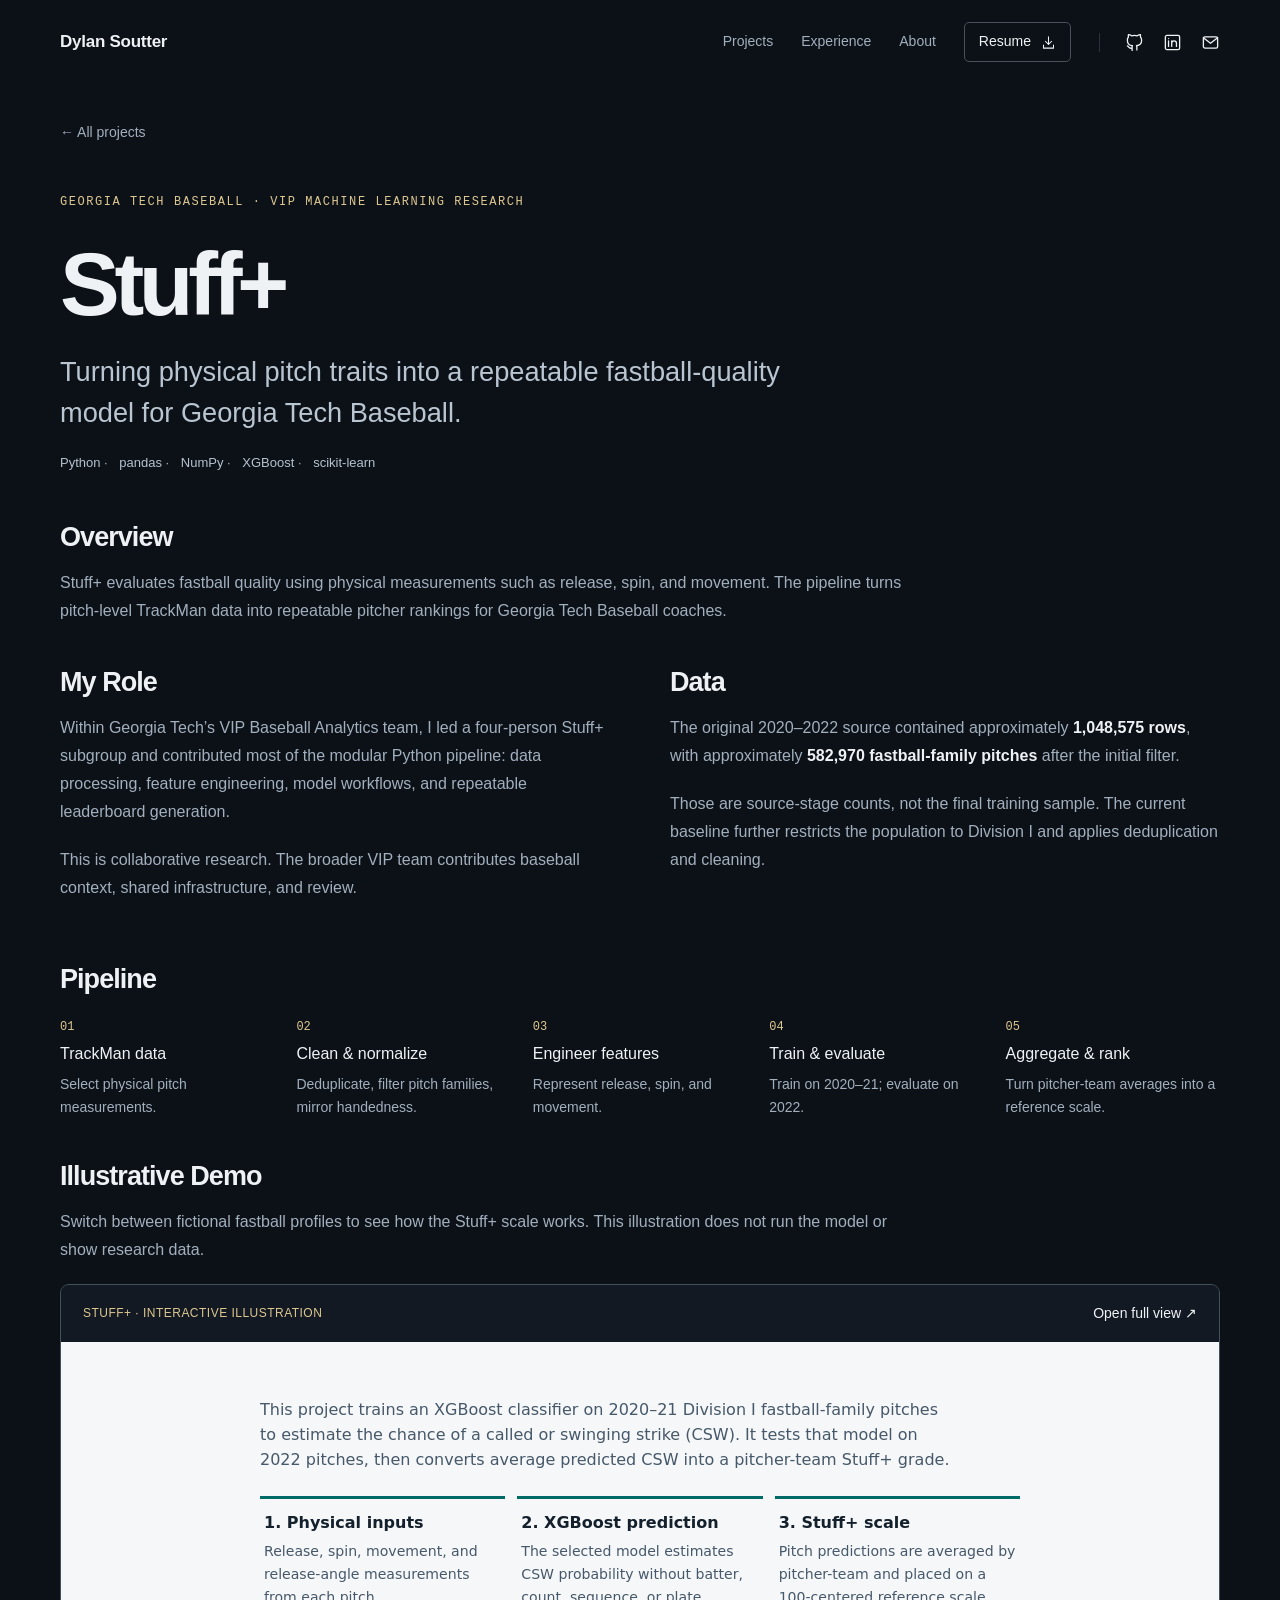
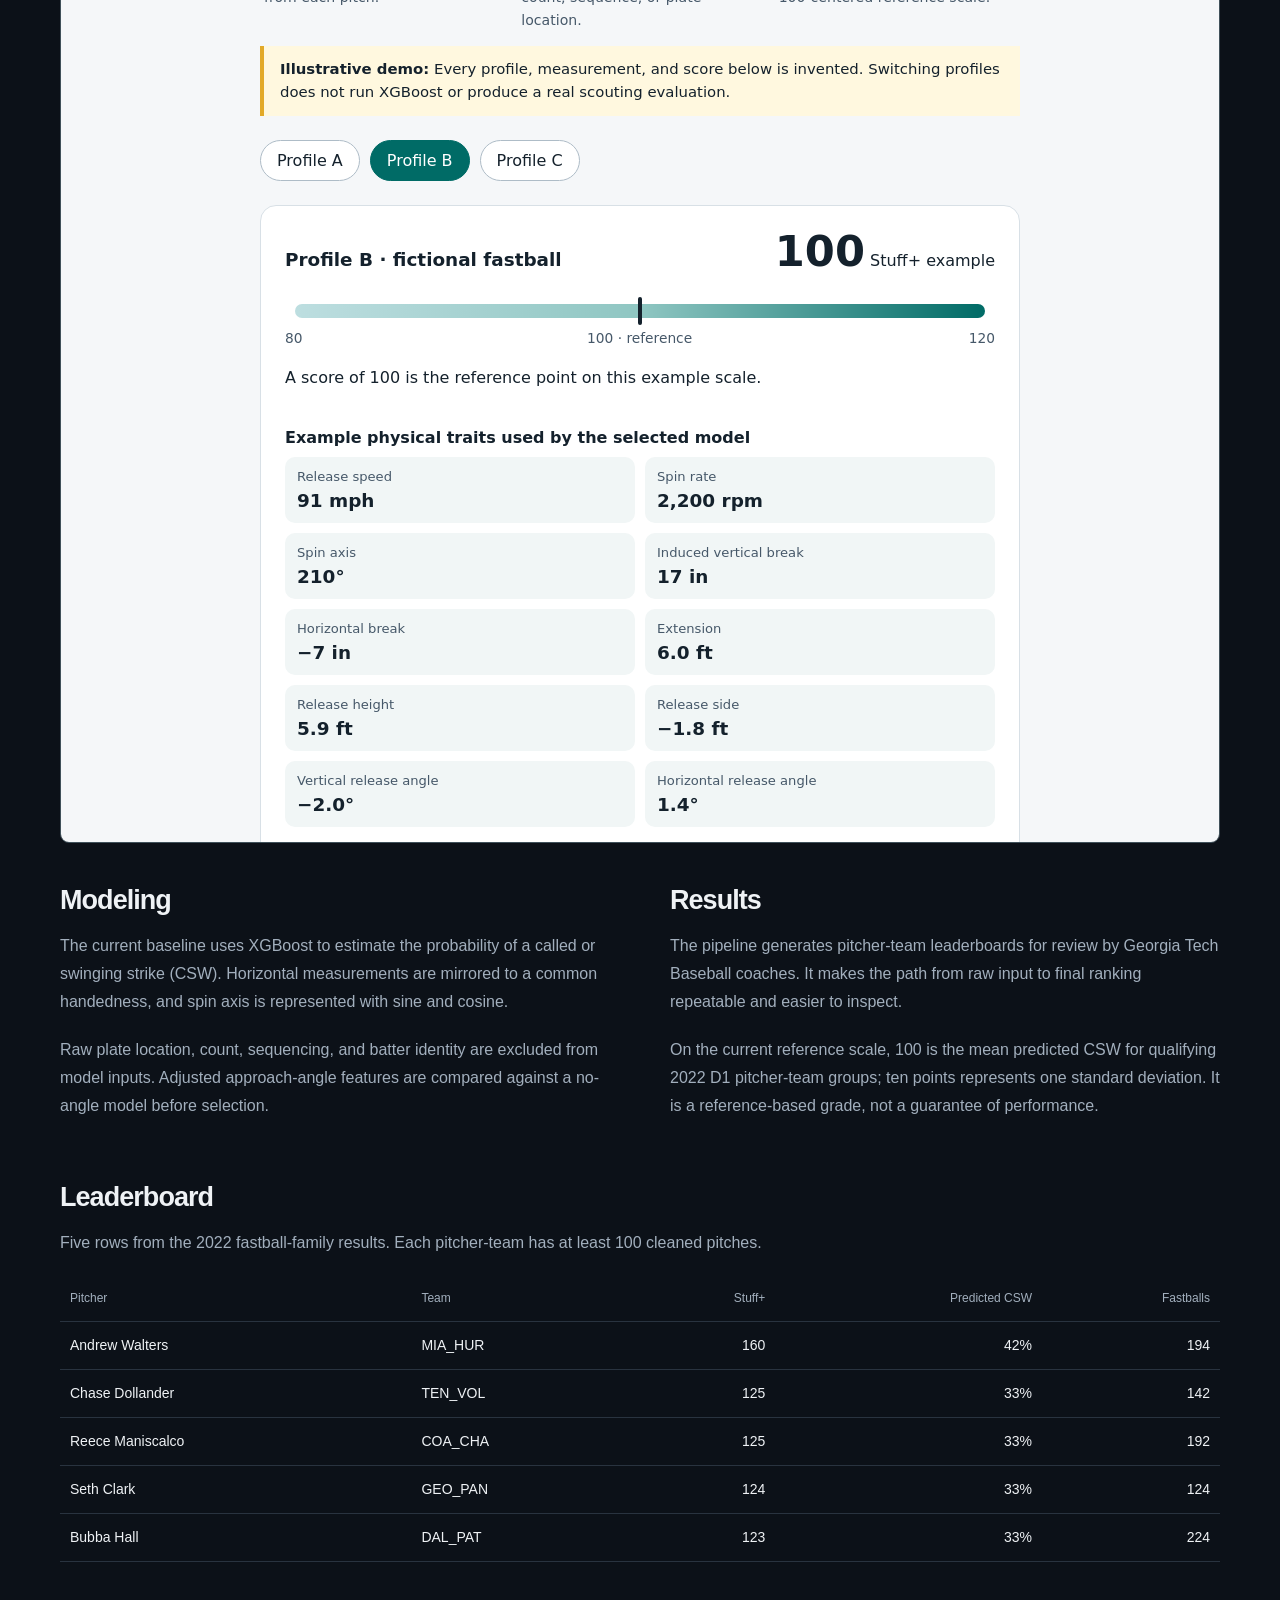
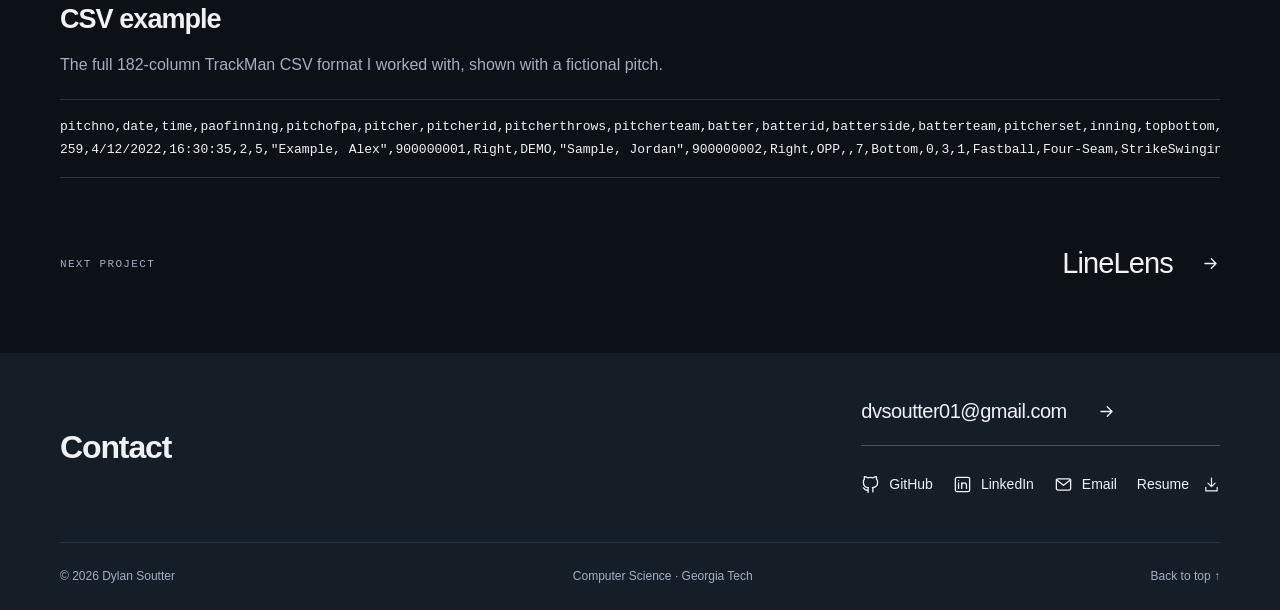
==== commit f7256100: "Restore Stuff+ leaderboard and full CSV example" ====
--- a/projects/stuff-plus/index.html
+++ b/projects/stuff-plus/index.html
@@ -1 +1,2 @@
-<!doctype html><html lang="en"><head><meta charset="utf-8"><meta name="viewport" content="width=device-width,initial-scale=1"><meta name="theme-color" content="#0c1118"><title>Stuff+ | Dylan Soutter</title><meta name="description" content="Turning physical pitch traits into a repeatable fastball-quality model for Georgia Tech Baseball."><meta property="og:title" content="Stuff+ | Dylan Soutter"><meta property="og:description" content="Turning physical pitch traits into a repeatable fastball-quality model for Georgia Tech Baseball."><meta property="og:type" content="website"><link rel="stylesheet" href="/assets/styles.css"><script src="/assets/site.js" defer></script></head><body id="top"><a class="skip-link" href="#main">Skip to content</a><header class="site-header"><div class="nav-wrap"><a class="wordmark" href="/" aria-label="Dylan Soutter home"><span>Dylan Soutter</span></a><nav aria-label="Main navigation"><a href="/#projects">Projects</a><a href="/#experience">Experience</a><a href="/#about">About</a><a class="nav-resume" href="/resume/Dylan_Soutter_Resume.pdf" target="_blank" rel="noopener">Resume <svg viewBox="0 0 24 24" fill="none" stroke="currentColor" stroke-width="1.65" stroke-linecap="round" stroke-linejoin="round" aria-hidden="true"><path d="M12 3v12m-5-5 5 5 5-5M4 16v5h16v-5"/></svg></a><span class="nav-social"><a class="social-link" href="https://github.com/dylansoutter" aria-label="GitHub" target="_blank" rel="noopener noreferrer" ><svg viewBox="0 0 24 24" fill="none" stroke="currentColor" stroke-width="1.65" stroke-linecap="round" stroke-linejoin="round" aria-hidden="true"><path d="M9 19c-4.3 1.3-4.3-2.2-6-2.6m12 5v-3.3c0-1 .1-1.4-.5-2 3.2-.4 6.5-1.6 6.5-7A5.5 5.5 0 0 0 19.5 5c.2-1 .2-2.2-.1-3 0 0-1.2-.4-4 1.5a14 14 0 0 0-7 0C5.6 1.6 4.4 2 4.4 2c-.3.8-.3 2-.1 3A5.5 5.5 0 0 0 3 9.1c0 5.4 3.2 6.6 6.4 7-.5.5-.5 1.2-.4 2V22"/></svg></a><a class="social-link" href="https://www.linkedin.com/in/dylan-soutter-454376381/" aria-label="LinkedIn" target="_blank" rel="noopener noreferrer" ><svg viewBox="0 0 24 24" fill="none" stroke="currentColor" stroke-width="1.65" stroke-linecap="round" stroke-linejoin="round" aria-hidden="true"><rect x="3" y="3" width="18" height="18" rx="2"/><path d="M7 10v7M7 7v.01M11 17v-7m0 3a3 3 0 0 1 6 0v4"/></svg></a><a class="social-link" href="mailto:dvsoutter01@gmail.com" aria-label="Email" ><svg viewBox="0 0 24 24" fill="none" stroke="currentColor" stroke-width="1.65" stroke-linecap="round" stroke-linejoin="round" aria-hidden="true"><rect x="3" y="5" width="18" height="14" rx="2"/><path d="m3 6 9 7 9-7"/></svg></a></span></nav><button class="menu-toggle" aria-label="Open navigation" aria-expanded="false" aria-controls="mobile-nav">Menu <span aria-hidden="true">☰</span></button></div><nav id="mobile-nav" class="mobile-nav" aria-label="Mobile navigation" hidden><a href="/#projects">Projects</a><a href="/#experience">Experience</a><a href="/#about">About</a><a class="nav-resume" href="/resume/Dylan_Soutter_Resume.pdf" target="_blank" rel="noopener">Resume <svg viewBox="0 0 24 24" fill="none" stroke="currentColor" stroke-width="1.65" stroke-linecap="round" stroke-linejoin="round" aria-hidden="true"><path d="M12 3v12m-5-5 5 5 5-5M4 16v5h16v-5"/></svg></a><div class="socials"><a class="social-link" href="https://github.com/dylansoutter" aria-label="GitHub" target="_blank" rel="noopener noreferrer" ><svg viewBox="0 0 24 24" fill="none" stroke="currentColor" stroke-width="1.65" stroke-linecap="round" stroke-linejoin="round" aria-hidden="true"><path d="M9 19c-4.3 1.3-4.3-2.2-6-2.6m12 5v-3.3c0-1 .1-1.4-.5-2 3.2-.4 6.5-1.6 6.5-7A5.5 5.5 0 0 0 19.5 5c.2-1 .2-2.2-.1-3 0 0-1.2-.4-4 1.5a14 14 0 0 0-7 0C5.6 1.6 4.4 2 4.4 2c-.3.8-.3 2-.1 3A5.5 5.5 0 0 0 3 9.1c0 5.4 3.2 6.6 6.4 7-.5.5-.5 1.2-.4 2V22"/></svg><span>GitHub</span></a><a class="social-link" href="https://www.linkedin.com/in/dylan-soutter-454376381/" aria-label="LinkedIn" target="_blank" rel="noopener noreferrer" ><svg viewBox="0 0 24 24" fill="none" stroke="currentColor" stroke-width="1.65" stroke-linecap="round" stroke-linejoin="round" aria-hidden="true"><rect x="3" y="3" width="18" height="18" rx="2"/><path d="M7 10v7M7 7v.01M11 17v-7m0 3a3 3 0 0 1 6 0v4"/></svg><span>LinkedIn</span></a><a class="social-link" href="mailto:dvsoutter01@gmail.com" aria-label="Email" ><svg viewBox="0 0 24 24" fill="none" stroke="currentColor" stroke-width="1.65" stroke-linecap="round" stroke-linejoin="round" aria-hidden="true"><rect x="3" y="5" width="18" height="14" rx="2"/><path d="m3 6 9 7 9-7"/></svg><span>Email</span></a></div></nav></header><main id="main"><div class="container"><a class="back-link" href="/#projects">← All projects</a><section class="case-hero"><p class="eyebrow">GEORGIA TECH BASEBALL · VIP MACHINE LEARNING RESEARCH</p><h1>Stuff+</h1><p class="case-intro">Turning physical pitch traits into a repeatable fastball-quality model for Georgia Tech Baseball.</p><ul class="tags" aria-label="Technologies"><li>Python</li><li>pandas</li><li>NumPy</li><li>XGBoost</li><li>scikit-learn</li></ul></section><section class="case-section"><h2>Overview</h2><p>Stuff+ evaluates fastball quality using physical measurements such as release, spin, and movement. The pipeline turns pitch-level TrackMan data into repeatable pitcher rankings for Georgia Tech Baseball coaches.</p></section><div class="case-columns"><section class="case-section"><h2>My Role</h2><p>Within Georgia Tech’s VIP Baseball Analytics team, I led a four-person Stuff+ subgroup and contributed most of the modular Python pipeline: data processing, feature engineering, model workflows, and repeatable leaderboard generation.</p><p>This is collaborative research. The broader VIP team contributes baseball context, shared infrastructure, and review.</p></section><section class="case-section"><h2>Data</h2><p>The original 2020–2022 source contained approximately <strong>1,048,575 rows</strong>, with approximately <strong>582,970 fastball-family pitches</strong> after the initial filter.</p><p>Those are source-stage counts, not the final training sample. The current baseline further restricts the population to Division I and applies deduplication and cleaning.</p></section></div><section class="case-section" id="approach"><h2>Pipeline</h2><ol class="pipeline"><li><span>01</span><strong>TrackMan data</strong><p>Select physical pitch measurements.</p></li><li><span>02</span><strong>Clean & normalize</strong><p>Deduplicate, filter pitch families, mirror handedness.</p></li><li><span>03</span><strong>Engineer features</strong><p>Represent release, spin, and movement.</p></li><li><span>04</span><strong>Train & evaluate</strong><p>Train on 2020–21; evaluate on 2022.</p></li><li><span>05</span><strong>Aggregate & rank</strong><p>Turn pitcher-team averages into a reference scale.</p></li></ol></section><section class="case-section"><h2>Illustrative Demo</h2><p>Switch between fictional fastball profiles to see how the Stuff+ scale works. This illustration does not run the model or show research data.</p><div class="demo-shell"><div class="demo-toolbar"><span>STUFF+ · INTERACTIVE ILLUSTRATION</span><a href="/demos/stuff-plus.html" target="_blank" rel="noopener">Open full view ↗</a></div><iframe class="interactive-demo" src="/demos/stuff-plus.html" title="Interactive Stuff+ illustration with three fictional pitch profiles" sandbox="allow-scripts" loading="lazy"></iframe></div></section><div class="case-columns"><section class="case-section"><h2>Modeling</h2><p>The current baseline uses XGBoost to estimate the probability of a called or swinging strike (CSW). Horizontal measurements are mirrored to a common handedness, and spin axis is represented with sine and cosine.</p><p>Raw plate location, count, sequencing, and batter identity are excluded from model inputs. Adjusted approach-angle features are compared against a no-angle model before selection.</p></section><section class="case-section"><h2>Results</h2><p>The pipeline generates pitcher-team leaderboards for review by Georgia Tech Baseball coaches. It makes the path from raw input to final ranking repeatable and easier to inspect.</p><p>On the current reference scale, 100 is the mean predicted CSW for qualifying 2022 D1 pitcher-team groups; ten points represents one standard deviation. It is a reference-based grade, not a guarantee of performance.</p></section></div><div class="next-project"><span>NEXT PROJECT</span><a href="/projects/linelens/">LineLens <svg viewBox="0 0 24 24" fill="none" stroke="currentColor" stroke-width="1.65" stroke-linecap="round" stroke-linejoin="round" aria-hidden="true"><path d="M5 12h14M13 6l6 6-6 6"/></svg></a></div></div></main><footer><div class="container contact"><div><h2>Contact</h2></div><div class="contact-links"><a class="email-link" href="mailto:dvsoutter01@gmail.com">dvsoutter01@gmail.com <svg viewBox="0 0 24 24" fill="none" stroke="currentColor" stroke-width="1.65" stroke-linecap="round" stroke-linejoin="round" aria-hidden="true"><path d="M5 12h14M13 6l6 6-6 6"/></svg></a><div class="socials"><a class="social-link" href="https://github.com/dylansoutter" aria-label="GitHub" target="_blank" rel="noopener noreferrer" ><svg viewBox="0 0 24 24" fill="none" stroke="currentColor" stroke-width="1.65" stroke-linecap="round" stroke-linejoin="round" aria-hidden="true"><path d="M9 19c-4.3 1.3-4.3-2.2-6-2.6m12 5v-3.3c0-1 .1-1.4-.5-2 3.2-.4 6.5-1.6 6.5-7A5.5 5.5 0 0 0 19.5 5c.2-1 .2-2.2-.1-3 0 0-1.2-.4-4 1.5a14 14 0 0 0-7 0C5.6 1.6 4.4 2 4.4 2c-.3.8-.3 2-.1 3A5.5 5.5 0 0 0 3 9.1c0 5.4 3.2 6.6 6.4 7-.5.5-.5 1.2-.4 2V22"/></svg><span>GitHub</span></a><a class="social-link" href="https://www.linkedin.com/in/dylan-soutter-454376381/" aria-label="LinkedIn" target="_blank" rel="noopener noreferrer" ><svg viewBox="0 0 24 24" fill="none" stroke="currentColor" stroke-width="1.65" stroke-linecap="round" stroke-linejoin="round" aria-hidden="true"><rect x="3" y="3" width="18" height="18" rx="2"/><path d="M7 10v7M7 7v.01M11 17v-7m0 3a3 3 0 0 1 6 0v4"/></svg><span>LinkedIn</span></a><a class="social-link" href="mailto:dvsoutter01@gmail.com" aria-label="Email" ><svg viewBox="0 0 24 24" fill="none" stroke="currentColor" stroke-width="1.65" stroke-linecap="round" stroke-linejoin="round" aria-hidden="true"><rect x="3" y="5" width="18" height="14" rx="2"/><path d="m3 6 9 7 9-7"/></svg><span>Email</span></a><a class="text-link" href="/resume/Dylan_Soutter_Resume.pdf" target="_blank" rel="noopener">Resume <svg viewBox="0 0 24 24" fill="none" stroke="currentColor" stroke-width="1.65" stroke-linecap="round" stroke-linejoin="round" aria-hidden="true"><path d="M12 3v12m-5-5 5 5 5-5M4 16v5h16v-5"/></svg></a></div></div></div><div class="container footer-bottom"><span>© 2026 Dylan Soutter</span><span>Computer Science · Georgia Tech</span><a href="#top">Back to top ↑</a></div></footer></body></html>+<!doctype html><html lang="en"><head><meta charset="utf-8"><meta name="viewport" content="width=device-width,initial-scale=1"><meta name="theme-color" content="#0c1118"><title>Stuff+ | Dylan Soutter</title><meta name="description" content="Turning physical pitch traits into a repeatable fastball-quality model for Georgia Tech Baseball."><meta property="og:title" content="Stuff+ | Dylan Soutter"><meta property="og:description" content="Turning physical pitch traits into a repeatable fastball-quality model for Georgia Tech Baseball."><meta property="og:type" content="website"><link rel="stylesheet" href="/assets/styles.css"><script src="/assets/site.js" defer></script></head><body id="top"><a class="skip-link" href="#main">Skip to content</a><header class="site-header"><div class="nav-wrap"><a class="wordmark" href="/" aria-label="Dylan Soutter home"><span>Dylan Soutter</span></a><nav aria-label="Main navigation"><a href="/#projects">Projects</a><a href="/#experience">Experience</a><a href="/#about">About</a><a class="nav-resume" href="/resume/Dylan_Soutter_Resume.pdf" target="_blank" rel="noopener">Resume <svg viewBox="0 0 24 24" fill="none" stroke="currentColor" stroke-width="1.65" stroke-linecap="round" stroke-linejoin="round" aria-hidden="true"><path d="M12 3v12m-5-5 5 5 5-5M4 16v5h16v-5"/></svg></a><span class="nav-social"><a class="social-link" href="https://github.com/dylansoutter" aria-label="GitHub" target="_blank" rel="noopener noreferrer" ><svg viewBox="0 0 24 24" fill="none" stroke="currentColor" stroke-width="1.65" stroke-linecap="round" stroke-linejoin="round" aria-hidden="true"><path d="M9 19c-4.3 1.3-4.3-2.2-6-2.6m12 5v-3.3c0-1 .1-1.4-.5-2 3.2-.4 6.5-1.6 6.5-7A5.5 5.5 0 0 0 19.5 5c.2-1 .2-2.2-.1-3 0 0-1.2-.4-4 1.5a14 14 0 0 0-7 0C5.6 1.6 4.4 2 4.4 2c-.3.8-.3 2-.1 3A5.5 5.5 0 0 0 3 9.1c0 5.4 3.2 6.6 6.4 7-.5.5-.5 1.2-.4 2V22"/></svg></a><a class="social-link" href="https://www.linkedin.com/in/dylan-soutter-454376381/" aria-label="LinkedIn" target="_blank" rel="noopener noreferrer" ><svg viewBox="0 0 24 24" fill="none" stroke="currentColor" stroke-width="1.65" stroke-linecap="round" stroke-linejoin="round" aria-hidden="true"><rect x="3" y="3" width="18" height="18" rx="2"/><path d="M7 10v7M7 7v.01M11 17v-7m0 3a3 3 0 0 1 6 0v4"/></svg></a><a class="social-link" href="mailto:dvsoutter01@gmail.com" aria-label="Email" ><svg viewBox="0 0 24 24" fill="none" stroke="currentColor" stroke-width="1.65" stroke-linecap="round" stroke-linejoin="round" aria-hidden="true"><rect x="3" y="5" width="18" height="14" rx="2"/><path d="m3 6 9 7 9-7"/></svg></a></span></nav><button class="menu-toggle" aria-label="Open navigation" aria-expanded="false" aria-controls="mobile-nav">Menu <span aria-hidden="true">☰</span></button></div><nav id="mobile-nav" class="mobile-nav" aria-label="Mobile navigation" hidden><a href="/#projects">Projects</a><a href="/#experience">Experience</a><a href="/#about">About</a><a class="nav-resume" href="/resume/Dylan_Soutter_Resume.pdf" target="_blank" rel="noopener">Resume <svg viewBox="0 0 24 24" fill="none" stroke="currentColor" stroke-width="1.65" stroke-linecap="round" stroke-linejoin="round" aria-hidden="true"><path d="M12 3v12m-5-5 5 5 5-5M4 16v5h16v-5"/></svg></a><div class="socials"><a class="social-link" href="https://github.com/dylansoutter" aria-label="GitHub" target="_blank" rel="noopener noreferrer" ><svg viewBox="0 0 24 24" fill="none" stroke="currentColor" stroke-width="1.65" stroke-linecap="round" stroke-linejoin="round" aria-hidden="true"><path d="M9 19c-4.3 1.3-4.3-2.2-6-2.6m12 5v-3.3c0-1 .1-1.4-.5-2 3.2-.4 6.5-1.6 6.5-7A5.5 5.5 0 0 0 19.5 5c.2-1 .2-2.2-.1-3 0 0-1.2-.4-4 1.5a14 14 0 0 0-7 0C5.6 1.6 4.4 2 4.4 2c-.3.8-.3 2-.1 3A5.5 5.5 0 0 0 3 9.1c0 5.4 3.2 6.6 6.4 7-.5.5-.5 1.2-.4 2V22"/></svg><span>GitHub</span></a><a class="social-link" href="https://www.linkedin.com/in/dylan-soutter-454376381/" aria-label="LinkedIn" target="_blank" rel="noopener noreferrer" ><svg viewBox="0 0 24 24" fill="none" stroke="currentColor" stroke-width="1.65" stroke-linecap="round" stroke-linejoin="round" aria-hidden="true"><rect x="3" y="3" width="18" height="18" rx="2"/><path d="M7 10v7M7 7v.01M11 17v-7m0 3a3 3 0 0 1 6 0v4"/></svg><span>LinkedIn</span></a><a class="social-link" href="mailto:dvsoutter01@gmail.com" aria-label="Email" ><svg viewBox="0 0 24 24" fill="none" stroke="currentColor" stroke-width="1.65" stroke-linecap="round" stroke-linejoin="round" aria-hidden="true"><rect x="3" y="5" width="18" height="14" rx="2"/><path d="m3 6 9 7 9-7"/></svg><span>Email</span></a></div></nav></header><main id="main"><div class="container"><a class="back-link" href="/#projects">← All projects</a><section class="case-hero"><p class="eyebrow">GEORGIA TECH BASEBALL · VIP MACHINE LEARNING RESEARCH</p><h1>Stuff+</h1><p class="case-intro">Turning physical pitch traits into a repeatable fastball-quality model for Georgia Tech Baseball.</p><ul class="tags" aria-label="Technologies"><li>Python</li><li>pandas</li><li>NumPy</li><li>XGBoost</li><li>scikit-learn</li></ul></section><section class="case-section"><h2>Overview</h2><p>Stuff+ evaluates fastball quality using physical measurements such as release, spin, and movement. The pipeline turns pitch-level TrackMan data into repeatable pitcher rankings for Georgia Tech Baseball coaches.</p></section><div class="case-columns"><section class="case-section"><h2>My Role</h2><p>Within Georgia Tech’s VIP Baseball Analytics team, I led a four-person Stuff+ subgroup and contributed most of the modular Python pipeline: data processing, feature engineering, model workflows, and repeatable leaderboard generation.</p><p>This is collaborative research. The broader VIP team contributes baseball context, shared infrastructure, and review.</p></section><section class="case-section"><h2>Data</h2><p>The original 2020–2022 source contained approximately <strong>1,048,575 rows</strong>, with approximately <strong>582,970 fastball-family pitches</strong> after the initial filter.</p><p>Those are source-stage counts, not the final training sample. The current baseline further restricts the population to Division I and applies deduplication and cleaning.</p></section></div><section class="case-section" id="approach"><h2>Pipeline</h2><ol class="pipeline"><li><span>01</span><strong>TrackMan data</strong><p>Select physical pitch measurements.</p></li><li><span>02</span><strong>Clean & normalize</strong><p>Deduplicate, filter pitch families, mirror handedness.</p></li><li><span>03</span><strong>Engineer features</strong><p>Represent release, spin, and movement.</p></li><li><span>04</span><strong>Train & evaluate</strong><p>Train on 2020–21; evaluate on 2022.</p></li><li><span>05</span><strong>Aggregate & rank</strong><p>Turn pitcher-team averages into a reference scale.</p></li></ol></section><section class="case-section"><h2>Illustrative Demo</h2><p>Switch between fictional fastball profiles to see how the Stuff+ scale works. This illustration does not run the model or show research data.</p><div class="demo-shell"><div class="demo-toolbar"><span>STUFF+ · INTERACTIVE ILLUSTRATION</span><a href="/demos/stuff-plus.html" target="_blank" rel="noopener">Open full view ↗</a></div><iframe class="interactive-demo" src="/demos/stuff-plus.html" title="Interactive Stuff+ illustration with three fictional pitch profiles" sandbox="allow-scripts" loading="lazy"></iframe></div></section><div class="case-columns"><section class="case-section"><h2>Modeling</h2><p>The current baseline uses XGBoost to estimate the probability of a called or swinging strike (CSW). Horizontal measurements are mirrored to a common handedness, and spin axis is represented with sine and cosine.</p><p>Raw plate location, count, sequencing, and batter identity are excluded from model inputs. Adjusted approach-angle features are compared against a no-angle model before selection.</p></section><section class="case-section"><h2>Results</h2><p>The pipeline generates pitcher-team leaderboards for review by Georgia Tech Baseball coaches. It makes the path from raw input to final ranking repeatable and easier to inspect.</p><p>On the current reference scale, 100 is the mean predicted CSW for qualifying 2022 D1 pitcher-team groups; ten points represents one standard deviation. It is a reference-based grade, not a guarantee of performance.</p></section></div><section class="case-section stuff-samples"><h2>Leaderboard</h2><p>Five rows from the 2022 fastball-family results. Each pitcher-team has at least 100 cleaned pitches.</p><div class="sample-scroll"><table class="sample-table" aria-label="2022 Stuff+ leaderboard sample"><thead><tr><th scope="col">Pitcher</th><th scope="col">Team</th><th scope="col">Stuff+</th><th scope="col">Predicted CSW</th><th scope="col">Fastballs</th></tr></thead><tbody><tr><td>Andrew Walters</td><td>MIA_HUR</td><td>160</td><td>42%</td><td>194</td></tr><tr><td>Chase Dollander</td><td>TEN_VOL</td><td>125</td><td>33%</td><td>142</td></tr><tr><td>Reece Maniscalco</td><td>COA_CHA</td><td>125</td><td>33%</td><td>192</td></tr><tr><td>Seth Clark</td><td>GEO_PAN</td><td>124</td><td>33%</td><td>124</td></tr><tr><td>Bubba Hall</td><td>DAL_PAT</td><td>123</td><td>33%</td><td>224</td></tr></tbody></table></div></section><section class="case-section stuff-samples"><h2>CSV example</h2><p>The full 182-column TrackMan CSV format I worked with, shown with a fictional pitch.</p><pre class="csv-sample" aria-label="Full-width fictional pitch CSV record"><code>pitchno,date,time,paofinning,pitchofpa,pitcher,pitcherid,pitcherthrows,pitcherteam,batter,batterid,batterside,batterteam,pitcherset,inning,topbottom,outs,balls,strikes,taggedpitchtype,autopitchtype,pitchcall,korbb,taggedhittype,playresult,outsonplay,runsscored,notes,relspeed,vertrelangle,horzrelangle,spinrate,spinaxis,tilt,relheight,relside,extension,vertbreak,inducedvertbreak,horzbreak,platelocheight,platelocside,zonespeed,vertapprangle,horzapprangle,zonetime,exitspeed,angle,direction,hitspinrate,positionat110x,positionat110y,positionat110z,distance,lasttrackeddistance,bearing,hangtime,pfxx,pfxz,x0,y0,z0,vx0,vy0,vz0,ax0,ay0,az0,hometeam,awayteam,stadium,level,league,gameid,pitchuid,effectivevelo,maxheight,measuredduration,speeddrop,pitchlastmeasuredx,pitchlastmeasuredy,pitchlastmeasuredz,contactpositionx,contactpositiony,contactpositionz,gameuid,utcdate,utctime,localdatetime,utcdatetime,autohittype,system,hometeamforeignid,awayteamforeignid,gameforeignid,catcher,catcherid,catcherthrows,catcherteam,playid,pitchtrajectoryxc0,pitchtrajectoryxc1,pitchtrajectoryxc2,pitchtrajectoryyc0,pitchtrajectoryyc1,pitchtrajectoryyc2,pitchtrajectoryzc0,pitchtrajectoryzc1,pitchtrajectoryzc2,hitspinaxis,hittrajectoryxc0,hittrajectoryxc1,hittrajectoryxc2,hittrajectoryxc3,hittrajectoryxc4,hittrajectoryxc5,hittrajectoryxc6,hittrajectoryxc7,hittrajectoryxc8,hittrajectoryyc0,hittrajectoryyc1,hittrajectoryyc2,hittrajectoryyc3,hittrajectoryyc4,hittrajectoryyc5,hittrajectoryyc6,hittrajectoryyc7,hittrajectoryyc8,hittrajectoryzc0,hittrajectoryzc1,hittrajectoryzc2,hittrajectoryzc3,hittrajectoryzc4,hittrajectoryzc5,hittrajectoryzc6,hittrajectoryzc7,hittrajectoryzc8,throwspeed,poptime,exchangetime,timetobase,catchpositionx,catchpositiony,catchpositionz,throwpositionx,throwpositiony,throwpositionz,basepositionx,basepositiony,basepositionz,throwtrajectoryxc0,throwtrajectoryxc1,throwtrajectoryxc2,throwtrajectoryyc0,throwtrajectoryyc1,throwtrajectoryyc2,throwtrajectoryzc0,throwtrajectoryzc1,throwtrajectoryzc2,pitchreleaseconfidence,pitchlocationconfidence,pitchmovementconfidence,hitlaunchconfidence,hitlandingconfidence,catcherthrowcatchconfidence,catcherthrowreleaseconfidence,catcherthrowlocationconfidence,hc_x,hc_y,count,zone,twostrikes,intrasquad,expectedoutcome,xba,xslg,xwoba,time2,isgt,umpire,daynight,armslot
+259,4/12/2022,16:30:35,2,5,&quot;Example, Alex&quot;,900000001,Right,DEMO,&quot;Sample, Jordan&quot;,900000002,Right,OPP,,7,Bottom,0,3,1,Fastball,Four-Seam,StrikeSwinging,,,,,,,92.4,-2.0,1.4,2250,210,,5.8,-1.9,6.1,,17.8,-7.1,2.7,0.3,,-4.8,1.1,,,,,,,,,,,,,,,,,,,,,,,,DEMO,OPP,,D1,EXAMPLE,20220412-DEMO-1,fictional-pitch-001,,,,,,,,,,,,,,,,,v3,,,,,,,,,,,,,,,,,,,,,,,,,,,,,,,,,,,,,,,,,,,,,,,,,,,,,,,,,,,,,,,,,,,,,,,,,,,,,,,,,,,,,,,,,,</code></pre></section><div class="next-project"><span>NEXT PROJECT</span><a href="/projects/linelens/">LineLens <svg viewBox="0 0 24 24" fill="none" stroke="currentColor" stroke-width="1.65" stroke-linecap="round" stroke-linejoin="round" aria-hidden="true"><path d="M5 12h14M13 6l6 6-6 6"/></svg></a></div></div></main><footer><div class="container contact"><div><h2>Contact</h2></div><div class="contact-links"><a class="email-link" href="mailto:dvsoutter01@gmail.com">dvsoutter01@gmail.com <svg viewBox="0 0 24 24" fill="none" stroke="currentColor" stroke-width="1.65" stroke-linecap="round" stroke-linejoin="round" aria-hidden="true"><path d="M5 12h14M13 6l6 6-6 6"/></svg></a><div class="socials"><a class="social-link" href="https://github.com/dylansoutter" aria-label="GitHub" target="_blank" rel="noopener noreferrer" ><svg viewBox="0 0 24 24" fill="none" stroke="currentColor" stroke-width="1.65" stroke-linecap="round" stroke-linejoin="round" aria-hidden="true"><path d="M9 19c-4.3 1.3-4.3-2.2-6-2.6m12 5v-3.3c0-1 .1-1.4-.5-2 3.2-.4 6.5-1.6 6.5-7A5.5 5.5 0 0 0 19.5 5c.2-1 .2-2.2-.1-3 0 0-1.2-.4-4 1.5a14 14 0 0 0-7 0C5.6 1.6 4.4 2 4.4 2c-.3.8-.3 2-.1 3A5.5 5.5 0 0 0 3 9.1c0 5.4 3.2 6.6 6.4 7-.5.5-.5 1.2-.4 2V22"/></svg><span>GitHub</span></a><a class="social-link" href="https://www.linkedin.com/in/dylan-soutter-454376381/" aria-label="LinkedIn" target="_blank" rel="noopener noreferrer" ><svg viewBox="0 0 24 24" fill="none" stroke="currentColor" stroke-width="1.65" stroke-linecap="round" stroke-linejoin="round" aria-hidden="true"><rect x="3" y="3" width="18" height="18" rx="2"/><path d="M7 10v7M7 7v.01M11 17v-7m0 3a3 3 0 0 1 6 0v4"/></svg><span>LinkedIn</span></a><a class="social-link" href="mailto:dvsoutter01@gmail.com" aria-label="Email" ><svg viewBox="0 0 24 24" fill="none" stroke="currentColor" stroke-width="1.65" stroke-linecap="round" stroke-linejoin="round" aria-hidden="true"><rect x="3" y="5" width="18" height="14" rx="2"/><path d="m3 6 9 7 9-7"/></svg><span>Email</span></a><a class="text-link" href="/resume/Dylan_Soutter_Resume.pdf" target="_blank" rel="noopener">Resume <svg viewBox="0 0 24 24" fill="none" stroke="currentColor" stroke-width="1.65" stroke-linecap="round" stroke-linejoin="round" aria-hidden="true"><path d="M12 3v12m-5-5 5 5 5-5M4 16v5h16v-5"/></svg></a></div></div></div><div class="container footer-bottom"><span>© 2026 Dylan Soutter</span><span>Computer Science · Georgia Tech</span><a href="#top">Back to top ↑</a></div></footer></body></html>
--- a/assets/styles.css
+++ b/assets/styles.css
@@ -69,9 +69,9 @@
 .next-project{border-top:0;padding-top:20px}
 @media(max-width:820px){.pipeline{grid-template-columns:repeat(2,1fr)}.pipeline li{border:0}}
 @media(max-width:580px){.case-hero{padding:32px 0 18px}.case-section{margin-bottom:35px}.case-section h2{font-size:24px}.pipeline{grid-template-columns:1fr;gap:20px}.pipeline p{padding-left:0}.pipeline span{float:none;margin:0 0 5px}.backend-grid{gap:28px}.next-project{padding-top:15px}}
-
-@media(max-width:820px){.case-columns{grid-template-columns:1fr;gap:0}}
-@media(max-width:680px){.pipeline{grid-template-columns:1fr}}
+
+@media(max-width:820px){.case-columns{grid-template-columns:1fr;gap:0}}
+@media(max-width:680px){.pipeline{grid-template-columns:1fr}}
 
 
 /* Personal copy and plain name in the navigation. */
@@ -79,3 +79,11 @@
 .about-copy p{margin:0 0 17px;line-height:1.78}
 .about-copy p:last-child{margin-bottom:0}
 .backend-grid .eyebrow{margin-bottom:12px}
+
+.stuff-samples .sample-scroll{overflow-x:auto}
+.stuff-samples .sample-table{width:100%;min-width:600px;border-collapse:collapse;font-variant-numeric:tabular-nums}
+.stuff-samples .sample-table th,.stuff-samples .sample-table td{padding:12px 10px;border-bottom:1px solid var(--border);text-align:left;white-space:nowrap}
+.stuff-samples .sample-table th{color:var(--muted);font-size:12px;font-weight:500}
+.stuff-samples .sample-table td{font-size:14px}
+.stuff-samples .sample-table th:nth-child(n+3),.stuff-samples .sample-table td:nth-child(n+3){text-align:right}
+.stuff-samples .csv-sample{margin:18px 0 0;padding:16px 0;overflow-x:auto;border-block:1px solid var(--border);font:13px/1.7 Consolas,monospace;color:var(--text);white-space:pre}
